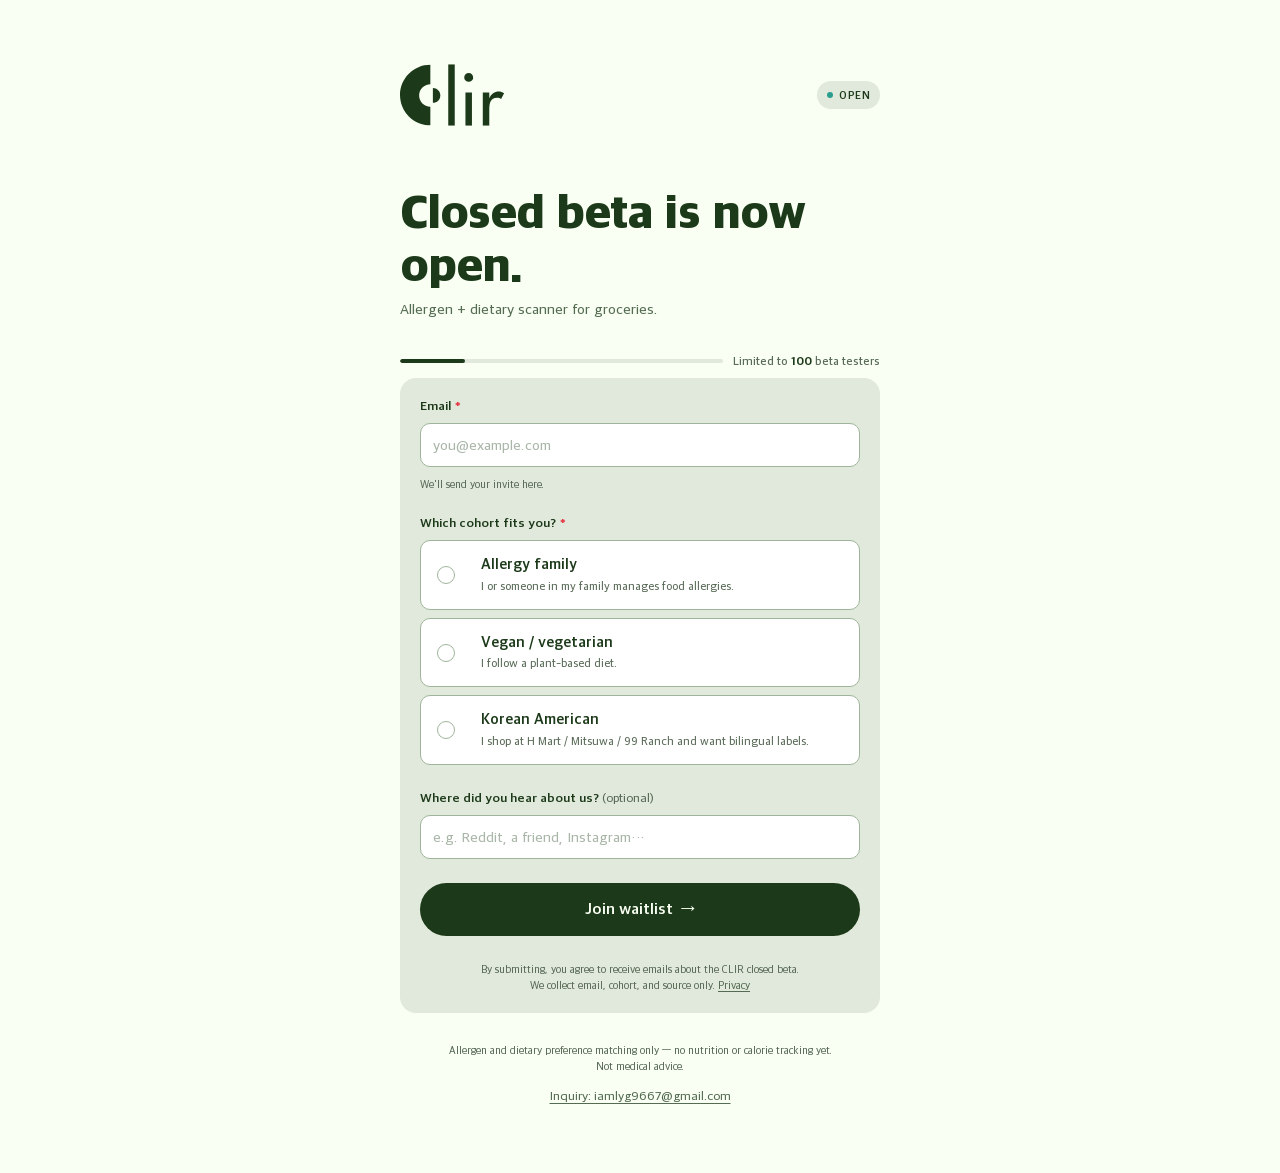
==== index.html @ e7b94443 "feat(landing): 베타 웨이트리스트 랜딩페이지 초기 구현 - 이메일·코호트(복수선택)·유입경로 폼 → Railway BE /waitlist 연동 - Apple SD Got" ====
<!DOCTYPE html>
<html lang="en">
<head>
  <meta charset="UTF-8">
  <meta name="viewport" content="width=device-width, initial-scale=1">
  <title>CLIR — Closed Beta Waitlist</title>
  <meta name="description" content="Join the CLIR closed beta. Instant allergen + dietary preference scanner for groceries — built for families.">
  <meta name="robots" content="noindex, nofollow">
  <link rel="canonical" href="https://clir-beta.vercel.app/">

  <meta property="og:type" content="website">
  <meta property="og:title" content="CLIR — Closed Beta Waitlist">
  <meta property="og:description" content="Allergen + dietary preference scanner for groceries.">
  <meta property="og:image" content="https://clir-beta.vercel.app/og-image.png">
  <meta property="og:url" content="https://clir-beta.vercel.app/">

  <meta name="twitter:card" content="summary_large_image">
  <meta name="twitter:title" content="CLIR — Closed Beta Waitlist">
  <meta name="twitter:description" content="Allergen + dietary preference scanner for groceries.">
  <meta name="twitter:image" content="https://clir-beta.vercel.app/og-image.png">

  <link rel="icon" href="/favicon.png">
  <link rel="stylesheet" href="/styles.css">
</head>
<body>
  <main class="page">
    <div class="container">

      <!-- ── Logo ── -->
      <header class="header">
        <a href="/" aria-label="CLIR home" class="logo-link">
          <svg class="logo-svg" viewBox="0 0 29 17" fill="none" xmlns="http://www.w3.org/2000/svg" aria-hidden="true" focusable="false">
            <g clip-path="url(#clip0_logo_h)">
              <path d="M0 8.50125C0 13.1191 3.75857 16.8734 8.38169 16.8734V11.7163C6.67288 11.7163 5.28473 10.3298 5.28473 8.62288C5.28473 6.91601 6.67288 5.52942 8.38169 5.52942V0.125C3.75857 0.125 0 3.88337 0 8.50125Z" fill="#1C3A19"/>
              <path d="M9.08789 6.57925V6.84278V10.3984V10.662C10.2163 10.662 11.1336 9.74568 11.1336 8.61858C11.1336 7.49147 10.2163 6.5752 9.08789 6.5752V6.57925Z" fill="#1C3A19"/>
              <path d="M15.1202 0V16.9998H13.3262V0H15.1202Z" fill="#1C3A19"/>
              <path d="M18.0925 2.77295C18.332 2.52969 18.6243 2.41211 18.9693 2.41211C19.3143 2.41211 19.6065 2.53374 19.846 2.77295C20.0855 3.01621 20.2032 3.30406 20.2032 3.64463C20.2032 3.98519 20.0855 4.25278 19.846 4.48793C19.6065 4.72308 19.3143 4.84065 18.9693 4.84065C18.6243 4.84065 18.332 4.72308 18.0925 4.48793C17.8531 4.25278 17.7354 3.97303 17.7354 3.64463C17.7354 3.31623 17.8531 3.01621 18.0925 2.77295ZM19.8704 7.83275V16.9996H18.0763V7.83275H19.8704Z" fill="#1C3A19"/>
              <path d="M24.6593 7.83331V9.32125H24.7202C24.9475 8.77392 25.2803 8.3401 25.7268 8.02792C26.1733 7.71574 26.6888 7.55762 27.2732 7.55762C27.7806 7.55762 28.2717 7.70763 28.7507 8.00765L27.9308 9.61316C27.6385 9.36585 27.2732 9.24017 26.8349 9.24017C26.3681 9.24017 25.9825 9.33341 25.6781 9.52397C25.3737 9.71452 25.1504 9.98211 25.0084 10.3267C24.8703 10.6713 24.777 11.0119 24.7283 11.3444C24.6796 11.6768 24.6593 12.0579 24.6593 12.4917V16.9961H22.8652V7.82926H24.6593V7.83331Z" fill="#1C3A19"/>
            </g>
            <defs>
              <clipPath id="clip0_logo_h">
                <rect width="28.79" height="16.9998" fill="white"/>
              </clipPath>
            </defs>
          </svg>
        </a>
        <span class="beta-badge" aria-hidden="true">open</span>
      </header>

      <!-- ── Form section ── -->
      <section id="form-section">
        <h1 class="headline" id="form-title">Closed beta is now open.</h1>
        <p class="subhead">Allergen + dietary scanner for groceries.</p>

        <div class="spots" aria-hidden="true">
          <span class="spots-bar"><span class="spots-fill"></span></span>
          <span class="spots-num">Limited to <strong>100</strong> beta testers</span>
        </div>

        <div id="f-form-err" class="form-banner-error" role="alert" hidden>
          <svg width="18" height="18" viewBox="0 0 20 20" fill="none" aria-hidden="true" style="flex-shrink:0;margin-top:1px">
            <circle cx="10" cy="10" r="9" stroke="#E63946" stroke-width="1.5"/>
            <path d="M10 5.5v5M10 13.2v.8" stroke="#E63946" stroke-width="1.8" stroke-linecap="round"/>
          </svg>
          <span id="f-form-err-text"></span>
        </div>

        <form id="waitlist-form" class="form-card" novalidate aria-labelledby="form-title">

          <!-- Email -->
          <div class="field-group">
            <label class="field-label" for="f-email">
              Email <span class="req" aria-hidden="true">*</span>
            </label>
            <input
              id="f-email"
              name="email"
              type="email"
              class="input"
              required
              aria-required="true"
              aria-invalid="false"
              aria-describedby="f-email-hint f-email-err"
              autocomplete="email"
              maxlength="254"
              placeholder="you@example.com"
            >
            <p id="f-email-hint" class="field-hint">We'll send your invite here.</p>
            <p id="f-email-err" class="field-error" role="alert" hidden></p>
          </div>

          <!-- Cohort -->
          <div class="field-group">
            <fieldset class="cohort-fieldset">
              <legend class="field-label">
                Which cohort fits you? <span class="req" aria-hidden="true">*</span>
              </legend>
              <div class="radio-group">

                <label class="radio-card" data-selected="false">
                  <input type="checkbox" name="cohort" value="us-allergy">
                  <div class="radio-content">
                    <span class="radio-title">Allergy family</span>
                    <span class="radio-desc">I or someone in my family manages food allergies.</span>
                  </div>
                </label>

                <label class="radio-card" data-selected="false">
                  <input type="checkbox" name="cohort" value="us-veg">
                  <div class="radio-content">
                    <span class="radio-title">Vegan / vegetarian</span>
                    <span class="radio-desc">I follow a plant-based diet.</span>
                  </div>
                </label>

                <label class="radio-card" data-selected="false">
                  <input type="checkbox" name="cohort" value="us-ka">
                  <div class="radio-content">
                    <span class="radio-title">Korean American</span>
                    <span class="radio-desc">I shop at H Mart / Mitsuwa / 99 Ranch and want bilingual labels.</span>
                  </div>
                </label>

              </div>
              <p id="f-cohort-err" class="field-error" role="alert" hidden></p>
            </fieldset>
          </div>

          <!-- Source (optional) -->
          <div class="field-group">
            <label class="field-label" for="f-source">
              Where did you hear about us?
              <span class="optional">(optional)</span>
            </label>
            <input
              id="f-source"
              name="source"
              type="text"
              class="input"
              autocomplete="off"
              maxlength="64"
              placeholder="e.g. Reddit, a friend, Instagram…"
            >
            <p id="f-source-err" class="field-error" role="alert" hidden></p>
          </div>

          <button type="submit" id="submit-btn" class="btn-primary">
            <span id="submit-label">Join waitlist</span>
            <span class="btn-arrow" aria-hidden="true">→</span>
          </button>

          <p class="consent">
            By submitting, you agree to receive emails about the CLIR closed beta.          
            <br>We collect email, cohort, and source only.
            <a href="/privacy.html" class="consent-link">Privacy</a>
          </p>

        </form>
      </section>

      <!-- ── Success section ── -->
      <section id="success-section" hidden role="status" aria-live="polite" aria-atomic="true">
        <div class="success-card">
          <div class="success-icon" aria-hidden="true">
            <svg viewBox="0 0 48 48" fill="none" xmlns="http://www.w3.org/2000/svg">
              <circle cx="24" cy="24" r="24" fill="#2A9D8F"/>
              <path d="M14 24.5L20.5 31L34 17" stroke="white" stroke-width="3" stroke-linecap="round" stroke-linejoin="round"/>
            </svg>
          </div>
          <h2 id="success-title" class="success-title">You're on the list.</h2>
          <p id="success-subtitle" class="success-subtitle">We'll send your invite to your email within a few days.</p>
          <p id="success-cohort-wrap" class="success-cohort">Cohort: <strong id="success-cohort"></strong></p>
          <button id="got-it-btn" class="btn-primary" type="button">Got it</button>
        </div>
      </section>

      <!-- ── Footer ── -->
      <footer class="footer">
        <p class="notice">
          Allergen and dietary preference matching only — no nutrition or calorie tracking yet. 
          <br>Not medical advice.
        </p>
        <div class="footer-bottom">
          <a class="footer-link">Inquiry: iamlyg9667@gmail.com</a>
        </div>
      </footer>

    </div>
  </main>

  <script src="/app.js" type="module"></script>
</body>
</html>
---- styles.css ----
/* ── Apple SD Gothic Neo ── */
@font-face {
  font-family: "Apple SD Gothic Neo";
  src: url("Apple_산돌고딕_Neo/AppleSDGothicNeoR.ttf") format("truetype");
  font-weight: 400;
  font-style: normal;
  font-display: swap;
}
@font-face {
  font-family: "Apple SD Gothic Neo";
  src: url("Apple_산돌고딕_Neo/AppleSDGothicNeoM.ttf") format("truetype");
  font-weight: 500;
  font-style: normal;
  font-display: swap;
}
@font-face {
  font-family: "Apple SD Gothic Neo";
  src: url("Apple_산돌고딕_Neo/AppleSDGothicNeoSB.ttf") format("truetype");
  font-weight: 600;
  font-style: normal;
  font-display: swap;
}
@font-face {
  font-family: "Apple SD Gothic Neo";
  src: url("Apple_산돌고딕_Neo/AppleSDGothicNeoB.ttf") format("truetype");
  font-weight: 700;
  font-style: normal;
  font-display: swap;
}
@font-face {
  font-family: "Apple SD Gothic Neo";
  src: url("Apple_산돌고딕_Neo/AppleSDGothicNeoEB.ttf") format("truetype");
  font-weight: 800;
  font-style: normal;
  font-display: swap;
}
@font-face {
  font-family: "Apple SD Gothic Neo";
  src: url("Apple_산돌고딕_Neo/AppleSDGothicNeoH.ttf") format("truetype");
  font-weight: 900;
  font-style: normal;
  font-display: swap;
}

/* ── Design tokens ── */
:root {
  --clir-bg:           #F9FFF3;
  --clir-primary:      #1C3A19;
  --clir-primary-text: #F9FFF3;
  --clir-muted:        #556C53;
  --clir-muted-soft:   #A9B6A8;
  --clir-card:         #E1E9DC;
  --clir-card-soft:    #E9F0E4;
  --clir-input-border: #9FB59B;
  --clir-text:         #000000;
  --clir-text-muted:   #5A6B58;
  --clir-success:      #2A9D8F;
  --clir-danger:       #E63946;

  --font-stack: "Apple SD Gothic Neo", -apple-system, BlinkMacSystemFont,
                "Segoe UI", Roboto, "Helvetica Neue", Arial, sans-serif;

  --gap-xs: 8px;
  --gap-sm: 12px;
  --gap-md: 20px;
  --gap-lg: 32px;
  --radius-sm: 10px;
  --radius-md: 16px;
  --radius-pill: 35px;
  --input-h: 44px;
  --btn-h: 53px;
}

/* ── Reset ── */
*, *::before, *::after {
  box-sizing: border-box;
  margin: 0;
  padding: 0;
}

html {
  font-family: var(--font-stack);
  color: var(--clir-text);
  -webkit-text-size-adjust: 100%;
}

body {
  background: var(--clir-bg);
  line-height: 1.5;
}

/* ── Layout ── */
.page {
  min-height: 100vh;
  background: var(--clir-bg);
  display: flex;
  flex-direction: column;
  align-items: center;
  padding: 24px 20px;
}

.container {
  width: 100%;
  max-width: 480px;
  display: flex;
  flex-direction: column;
  gap: var(--gap-md);
}

/* ① 로고 아래 ~ 헤드라인 위 */
#form-section {
  margin-top: 38px;
}

/* ── Header / Logo ── */
.header {
  display: flex;
  align-items: center;
  justify-content: space-between;
}

.logo-link {
  display: inline-flex;
  align-items: center;
  text-decoration: none;
  border-radius: 4px;
}

.logo-link:focus-visible {
  outline: 2px solid var(--clir-muted);
  outline-offset: 3px;
}

.logo-svg {
  width: 80px;
  height: 47px;
  display: block;
}

.logo-mini {
  width: 40px;
  height: 24px;
}

/* Beta badge (header right) */
.beta-badge {
  display: inline-flex;
  align-items: center;
  gap: 6px;
  font-size: 11px;
  font-weight: 700;
  color: var(--clir-primary);
  background: var(--clir-card);
  padding: 6px 10px;
  border-radius: var(--radius-pill);
  letter-spacing: 0.04em;
  text-transform: uppercase;
}

.beta-badge::before {
  content: "";
  width: 6px;
  height: 6px;
  border-radius: 50%;
  background: var(--clir-success);
  box-shadow: 0 0 0 0 rgba(42, 157, 143, 0.6);
  animation: pulse 1.8s ease-out infinite;
  flex-shrink: 0;
}

@keyframes pulse {
  0%   { box-shadow: 0 0 0 0 rgba(42, 157, 143, 0.55); }
  70%  { box-shadow: 0 0 0 8px rgba(42, 157, 143, 0); }
  100% { box-shadow: 0 0 0 0 rgba(42, 157, 143, 0); }
}

/* ── Typography ── */

/* Eyebrow — shown above headline */
.eyebrow {
  font-size: 11px;
  font-weight: 700;
  letter-spacing: 0.12em;
  text-transform: uppercase;
  color: var(--clir-muted);
  margin-bottom: 10px;
}

.headline {
  font-size: 38px;
  font-weight: 900;
  line-height: 1.1;
  color: var(--clir-primary);
  letter-spacing: -0.02em;
  margin-bottom: var(--gap-xs);
}

.subhead {
  font-size: 15px;
  font-weight: 500;
  line-height: 1.5;
  color: var(--clir-muted);
  margin-bottom: 0;
}

/* Spots-left progress bar */
.spots {
  display: flex;
  align-items: center;
  gap: 10px;
  margin-top: 32px;
  margin-bottom: var(--gap-xs);
  font-size: 12px;
  font-weight: 600;
  color: var(--clir-text-muted);
}

.spots-bar {
  flex: 1;
  height: 4px;
  border-radius: 999px;
  background: var(--clir-card);
  overflow: hidden;
  position: relative;
}

.spots-fill {
  position: absolute;
  inset: 0;
  width: 20%;
  background: var(--clir-primary);
  border-radius: 999px;
}

.spots-num {
  white-space: nowrap;
}

.spots-num strong {
  color: var(--clir-primary);
  font-weight: 800;
}

.field-label {
  display: block;
  font-size: 13px;
  font-weight: 700;
  line-height: 1.3;
  color: var(--clir-primary);
  margin-bottom: var(--gap-xs);
}

.req {
  color: var(--clir-danger);
  margin-left: 1px;
}

.optional {
  font-weight: 500;
  color: var(--clir-text-muted);
}

/* ── Form card ── */
.form-card {
  background: var(--clir-card);
  border-radius: var(--radius-md);
  padding: 20px;
  display: flex;
  flex-direction: column;
  gap: 24px;
}

/* ── Field group ── */
.field-group {
  display: flex;
  flex-direction: column;
}

/* ── Input ── */
.input {
  height: var(--input-h);
  padding: 0 12px;
  border-radius: var(--radius-sm);
  border: 1px solid var(--clir-input-border);
  background: #ffffff;
  font-family: var(--font-stack);
  font-size: 15px;
  font-weight: 500;
  color: var(--clir-text);
  width: 100%;
  transition: border-color 0.15s, box-shadow 0.15s;
  -webkit-appearance: none;
  appearance: none;
}

.input::placeholder {
  color: var(--clir-muted-soft);
}

.input:focus {
  outline: none;
  border-color: var(--clir-primary);
  box-shadow: 0 0 0 2px rgba(28, 58, 25, 0.18);
}

.input[aria-invalid="true"] {
  border-color: var(--clir-danger);
}

.input:disabled {
  opacity: 0.55;
  cursor: not-allowed;
}

/* ── Cohort radio group ── */
.cohort-fieldset {
  border: none;
  padding: 0;
  min-inline-size: 0;
}

.radio-group {
  display: flex;
  flex-direction: column;
  gap: var(--gap-xs);
}

.radio-card {
  display: flex;
  align-items: center;
  gap: 26px;
  padding: 14px 16px;
  border: 1.5px solid var(--clir-input-border);
  border-radius: var(--radius-sm);
  background: #ffffff;
  cursor: pointer;
  transition: border-color 0.15s, background 0.15s, transform 0.15s;
}

.radio-card:hover {
  border-color: var(--clir-muted);
}

.radio-card[data-selected="true"],
.radio-card:has(input[type="checkbox"]:checked) {
  border-color: var(--clir-primary);
  background: #C4D9BE;
}

.radio-card input[type="checkbox"] {
  -webkit-appearance: none;
  appearance: none;
  flex-shrink: 0;
  margin-top: 0;
  width: 18px;
  height: 18px;
  border-radius: 50%;
  border: 1.5px solid var(--clir-input-border);
  background: #ffffff;
  cursor: pointer;
  position: relative;
  transition: border-color 0.15s, background 0.15s;
}

.radio-card input[type="checkbox"]:checked {
  border-color: var(--clir-primary);
  background: var(--clir-primary);
}

.radio-card input[type="checkbox"]:checked::after {
  content: '';
  position: absolute;
  left: 5px;
  top: 2px;
  width: 5px;
  height: 9px;
  border: 2px solid var(--clir-primary-text);
  border-top: none;
  border-left: none;
  transform: rotate(45deg);
}

.radio-card input[type="checkbox"]:focus-visible {
  outline: 2px solid var(--clir-muted);
  outline-offset: 2px;
}

.radio-card input[type="checkbox"]:disabled {
  opacity: 0.55;
  cursor: not-allowed;
}

.radio-content {
  display: flex;
  flex-direction: column;
  gap: 2px;
  flex: 1;
  min-width: 0;
}

.radio-title {
  font-size: 15px;
  font-weight: 700;
  line-height: 1.3;
  color: var(--clir-primary);
}

.radio-desc {
  font-size: 12px;
  font-weight: 500;
  line-height: 1.5;
  color: var(--clir-text-muted);
}

.radio-ko {
  margin-top: 3px;
}

.radio-ko-link {
  color: var(--clir-muted);
  text-decoration: underline;
  text-underline-offset: 2px;
}

.radio-ko-link:hover {
  color: var(--clir-primary);
}

/* Glyph chip per cohort */
.radio-glyph {
  display: flex;
  width: 36px;
  height: 36px;
  border-radius: 50%;
  background: var(--clir-bg);
  align-items: center;
  justify-content: center;
  flex-shrink: 0;
  border: 1px solid var(--clir-input-border);
  font-size: 16px;
  color: var(--clir-primary);
  font-weight: 800;
  transition: background 0.15s, border-color 0.15s, color 0.15s;
}

.radio-card[data-selected="true"] .radio-glyph {
  background: #c2d4bba9;
  color: var(--clir-primary-text);
  border-color: var(--clir-primary);
}

/* ── Buttons ── */
.btn-primary {
  display: flex;
  align-items: center;
  justify-content: center;
  gap: 8px;
  height: var(--btn-h);
  width: 100%;
  border-radius: var(--radius-pill);
  background: var(--clir-primary);
  color: var(--clir-primary-text);
  font-family: var(--font-stack);
  font-size: 16px;
  font-weight: 700;
  line-height: 1;
  border: none;
  cursor: pointer;
  transition: opacity 0.15s, transform 0.15s;
  text-decoration: none;
  -webkit-appearance: none;
  appearance: none;
}

.btn-primary:disabled {
  opacity: 0.5;
  cursor: not-allowed;
}

.btn-primary:hover:not(:disabled) {
  opacity: 0.92;
}

.btn-primary:active:not(:disabled) {
  transform: translateY(1px);
}

.btn-primary:focus-visible {
  outline: 2px solid var(--clir-muted);
  outline-offset: 2px;
}

/* Trailing arrow on CTA */
.btn-arrow {
  display: inline-block;
}

/* ── Spinner (injected into submit button) ── */
.spinner {
  display: inline-block;
  width: 14px;
  height: 14px;
  border: 2px solid rgba(249, 255, 243, 0.35);
  border-top-color: var(--clir-primary-text);
  border-radius: 50%;
  animation: spin 0.65s linear infinite;
  flex-shrink: 0;
}

@keyframes spin {
  to { transform: rotate(360deg); }
}

/* ── Field hints + errors ── */
.field-hint {
  font-size: 11px;
  font-weight: 500;
  line-height: 1.5;
  color: var(--clir-text-muted);
  margin-top: var(--gap-xs);
}

.field-error {
  font-size: 13px;
  font-weight: 500;
  line-height: 1.4;
  color: var(--clir-danger);
  margin-top: var(--gap-xs);
}

.form-banner-error {
  display: flex;
  align-items: flex-start;
  gap: 10px;
  font-size: 14px;
  font-weight: 500;
  line-height: 1.5;
  color: var(--clir-danger);
  background: rgba(230, 57, 70, 0.07);
  border: 1px solid rgba(230, 57, 70, 0.22);
  border-radius: var(--radius-sm);
  padding: 10px 14px;
}

.form-banner-error[hidden] {
  display: none;
}

/* ── Consent line ── */
.consent {
  font-size: 11px;
  font-weight: 500;
  line-height: 1.5;
  color: var(--clir-text-muted);
  text-align: center;
}

.consent-link {
  color: var(--clir-muted);
  text-decoration: underline;
  text-underline-offset: 2px;
}

.consent-link:hover {
  color: var(--clir-primary);
}

/* ── Success section ── */
.success-card {
  background: var(--clir-card);
  border-radius: var(--radius-md);
  padding: 36px 24px;
  display: flex;
  flex-direction: column;
  align-items: center;
  text-align: center;
  gap: var(--gap-sm);
  animation: fadeUp 0.35s ease-out;
}

@keyframes fadeUp {
  from { opacity: 0; transform: translateY(8px); }
  to   { opacity: 1; transform: translateY(0); }
}

.success-icon {
  width: 56px;
  height: 56px;
  margin-bottom: var(--gap-xs);
}

.success-icon svg {
  width: 100%;
  height: 100%;
  display: block;
}

.success-title {
  font-size: 22px;
  font-weight: 800;
  line-height: 1.35;
  color: var(--clir-primary);
}

.success-subtitle {
  font-size: 15px;
  font-weight: 500;
  line-height: 1.5;
  color: var(--clir-text-muted);
}

.success-cohort {
  font-size: 13px;
  font-weight: 500;
  line-height: 1.4;
  color: var(--clir-text-muted);
  background: var(--clir-card-soft);
  border-radius: var(--radius-sm);
  padding: 6px 14px;
}

.success-cohort strong {
  color: var(--clir-primary);
  font-weight: 700;
}

#got-it-btn {
  margin-top: var(--gap-xs);
  max-width: 220px;
}

/* ── Footer ── */
.footer {
  padding-top: 8px;
  padding-bottom: 4px;
}

.notice {
  font-size: 11px;
  font-weight: 500;
  line-height: 1.5;
  color: var(--clir-text-muted);
  text-align: center;
  margin-bottom: var(--gap-sm);
}

.footer-bottom {
  display: flex;
  align-items: center;
  justify-content: center;
  gap: var(--gap-md);
}

.footer-link {
  font-size: 13px;
  font-weight: 500;
  color: var(--clir-muted);
  text-decoration: underline;
  text-underline-offset: 2px;
}

.footer-link:hover {
  color: var(--clir-primary);
}

/* ── Privacy page ── */
.prose-page {
  padding: 40px 20px 60px;
  max-width: 680px;
  margin: 0 auto;
}

.prose-page h1 {
  font-size: 26px;
  font-weight: 800;
  color: var(--clir-primary);
  margin-bottom: var(--gap-md);
  line-height: 1.3;
}

.prose-page h2 {
  font-size: 15px;
  font-weight: 700;
  color: var(--clir-primary);
  margin-top: var(--gap-lg);
  margin-bottom: var(--gap-xs);
}

.prose-page p,
.prose-page li {
  font-size: 14px;
  font-weight: 500;
  line-height: 1.65;
  color: var(--clir-text-muted);
}

.prose-page ul {
  padding-left: 20px;
  margin-top: var(--gap-xs);
}

.prose-page li {
  margin-bottom: 4px;
}

.prose-page a {
  color: var(--clir-muted);
  text-decoration: underline;
  text-underline-offset: 2px;
}

.prose-page a:hover {
  color: var(--clir-primary);
}

.prose-back {
  display: inline-flex;
  align-items: center;
  gap: 6px;
  font-size: 13px;
  font-weight: 700;
  color: var(--clir-muted);
  text-decoration: none;
  margin-bottom: var(--gap-lg);
  border-radius: 4px;
}

.prose-back:hover {
  color: var(--clir-primary);
}

.prose-back:focus-visible {
  outline: 2px solid var(--clir-muted);
  outline-offset: 3px;
}

/* ── Responsive ── */
@media (min-width: 481px) {
  .page {
    padding: 48px 24px;
  }

  .logo-svg {
    width: 105px;
    height: 62px;
  }

  .headline {
    font-size: 44px;
  }
}

@media (min-width: 769px) {
  .page {
    padding: 64px 32px;
  }

  .headline {
    font-size: 48px;
  }
}

/* ── Reduced motion ── */
@media (prefers-reduced-motion: reduce) {
  *, *::before, *::after {
    transition: none !important;
    animation: none !important;
  }
}
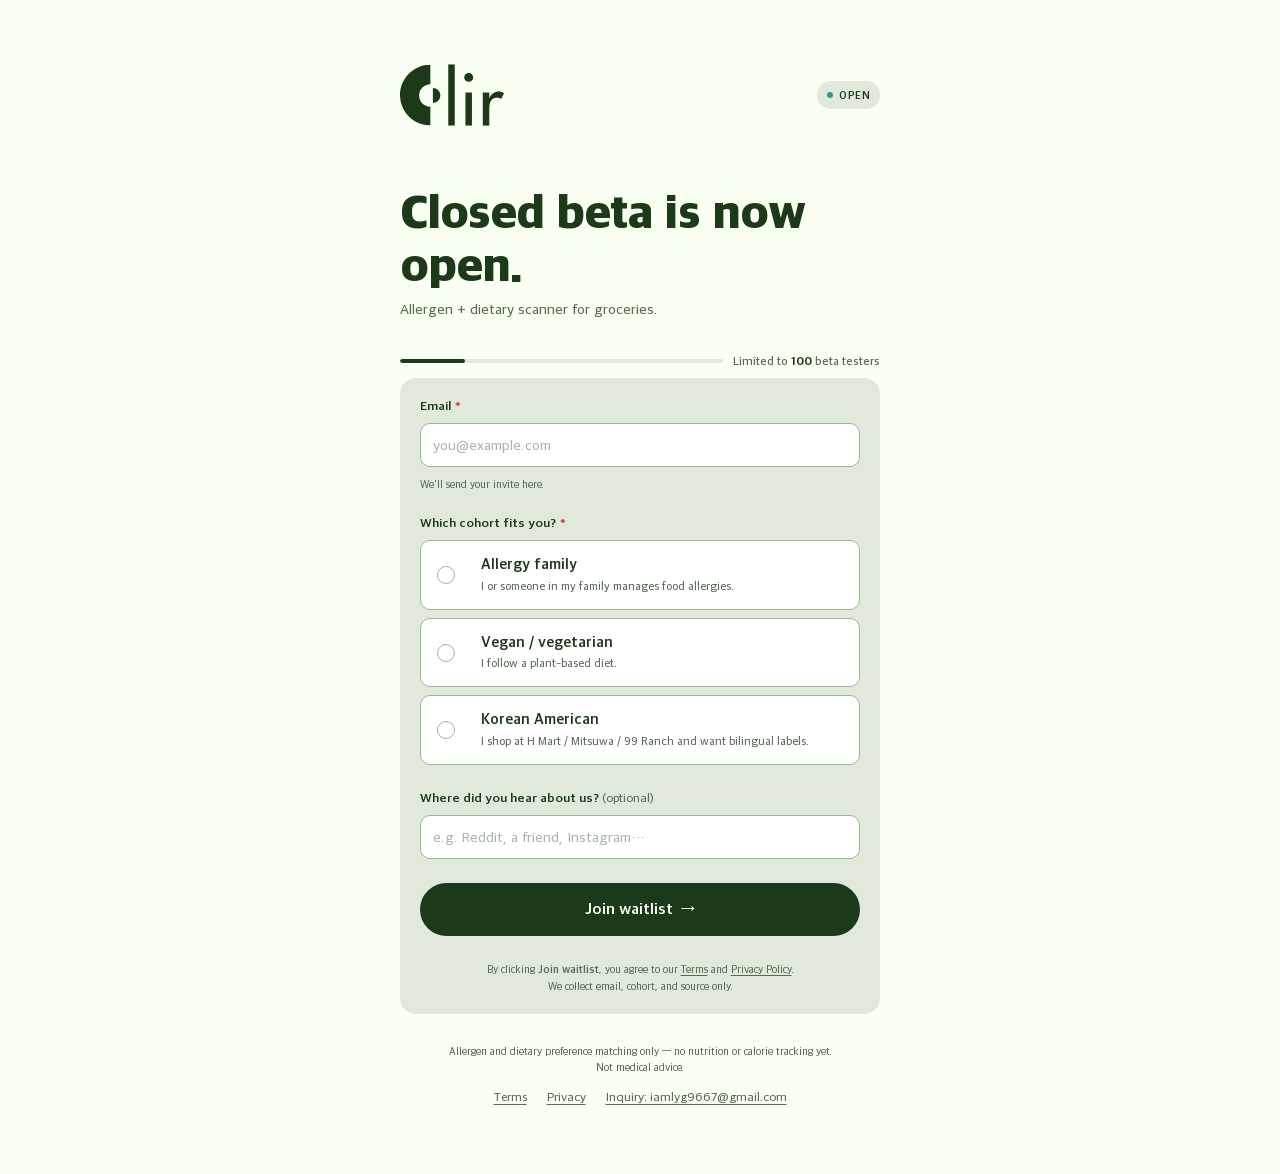
==== commit c68c38fe: "feat(landing): 동의 카피 + footer 에 Terms/Privacy 링크 추가 폼 동의 카피 — 단일 'Privacy' 링크 → 'Terms' + 'Privacy P" ====
--- a/index.html
+++ b/index.html
@@ -150,9 +150,10 @@
           </button>
 
           <p class="consent">
-            By submitting, you agree to receive emails about the CLIR closed beta.          
+            By clicking <strong>Join waitlist</strong>, you agree to our
+            <a href="/terms" class="consent-link">Terms</a> and
+            <a href="/privacy" class="consent-link">Privacy Policy</a>.
             <br>We collect email, cohort, and source only.
-            <a href="/privacy.html" class="consent-link">Privacy</a>
           </p>
 
         </form>
@@ -181,6 +182,8 @@
           <br>Not medical advice.
         </p>
         <div class="footer-bottom">
+          <a href="/terms" class="footer-link">Terms</a>
+          <a href="/privacy" class="footer-link">Privacy</a>
           <a class="footer-link">Inquiry: iamlyg9667@gmail.com</a>
         </div>
       </footer>
